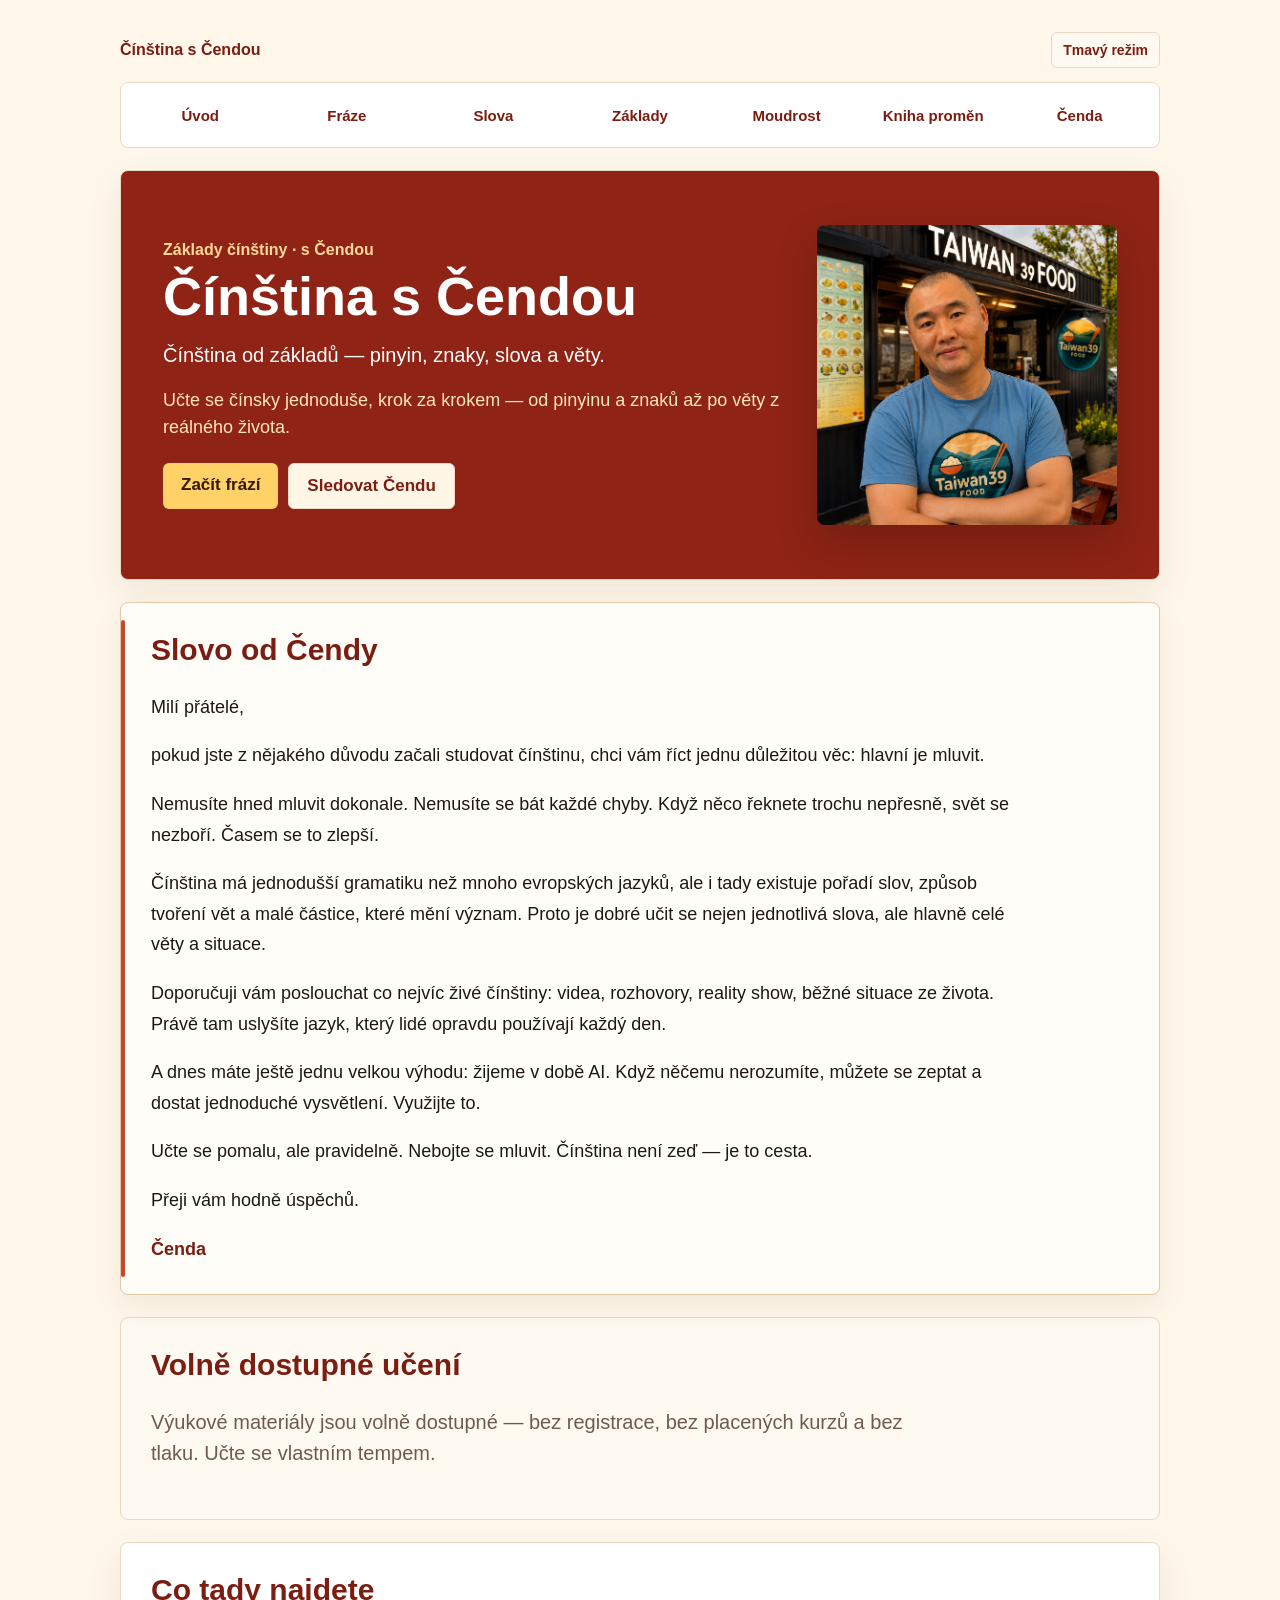
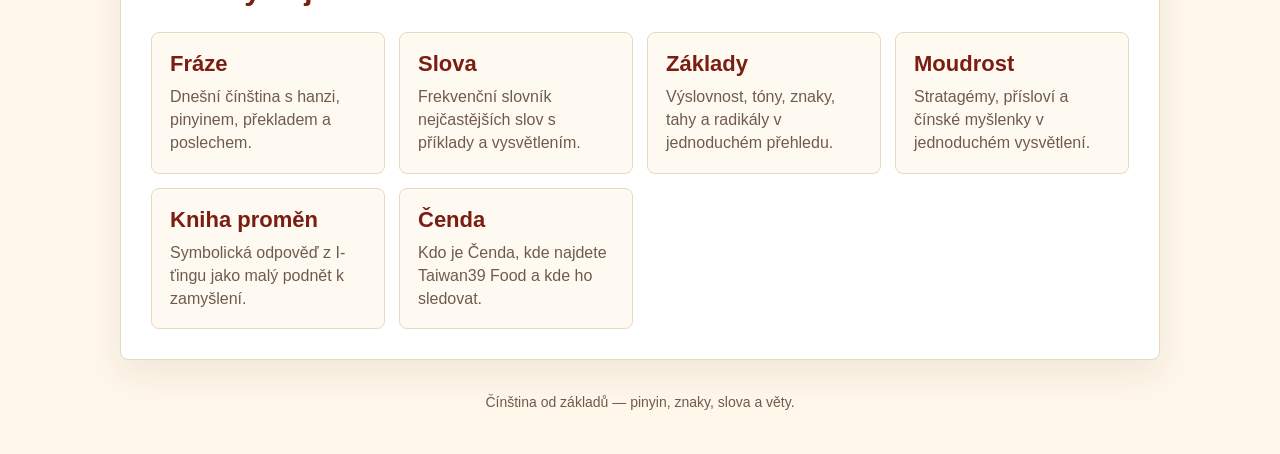
==== index.html @ 78cbe244 "Add files via upload" ====
<!doctype html>
<html>
  <head>
    <meta charset="utf-8">
    <meta name="viewport" content="width=device-width, initial-scale=1">
    <title>Čínština s Čendou</title>
    <link rel="stylesheet" href="style.css">
  </head>

  <body>
    <main>
      <div class="top-bar">
        <span class="brand-mark">Čínština s Čendou</span>
        <button id="themeButton">Tmavý režim</button>
      </div>

      <nav class="site-nav">
        <a href="index.html">Úvod</a>
        <a href="fraze.html">Fráze</a>
        <a href="slova.html">Slova</a>
        <a href="pinyin.html">Základy</a>
        <a href="mysleni.html">Moudrost</a>
        <a href="iching.html">Kniha proměn</a>
        <a href="cenda.html">Čenda</a>
      </nav>

      <section class="hero-section">
        <div class="hero-content">
          <div class="hero-copy">
            <p class="hero-kicker">Základy čínštiny · s Čendou</p>
            <h1 data-i18n="pageTitle">Čínština s Čendou</h1>
            <p data-i18n="pageIntro">Čínština od základů — pinyin, znaky, slova a věty.</p>
            <p class="hero-note" data-i18n="heroNote">Učte se čínsky jednoduše, krok za krokem — od pinyinu a znaků až po věty z reálného života.</p>
            <div class="hero-actions">
              <a class="button-link primary" href="fraze.html" data-i18n="heroPhraseButton">Začít frází</a>
              <a class="button-link secondary" href="cenda.html#socials" data-i18n="heroFollowButton">Sledovat Čendu</a>
            </div>
          </div>

          <figure class="image-slot hero-photo-placeholder">
            <img src="images/hero-cenda.png" alt="Čenda a Taiwan39 Food">
          </figure>
        </div>
      </section>

      <section class="cenda-letter">
        <h2>Slovo od Čendy</h2>
        <p>Milí přátelé,</p>
        <p>pokud jste z nějakého důvodu začali studovat čínštinu, chci vám říct jednu důležitou věc: hlavní je mluvit.</p>
        <p>Nemusíte hned mluvit dokonale. Nemusíte se bát každé chyby. Když něco řeknete trochu nepřesně, svět se nezboří. Časem se to zlepší.</p>
        <p>Čínština má jednodušší gramatiku než mnoho evropských jazyků, ale i tady existuje pořadí slov, způsob tvoření vět a malé částice, které mění význam. Proto je dobré učit se nejen jednotlivá slova, ale hlavně celé věty a situace.</p>
        <p>Doporučuji vám poslouchat co nejvíc živé čínštiny: videa, rozhovory, reality show, běžné situace ze života. Právě tam uslyšíte jazyk, který lidé opravdu používají každý den.</p>
        <p>A dnes máte ještě jednu velkou výhodu: žijeme v době AI. Když něčemu nerozumíte, můžete se zeptat a dostat jednoduché vysvětlení. Využijte to.</p>
        <p>Učte se pomalu, ale pravidelně. Nebojte se mluvit. Čínština není zeď — je to cesta.</p>
        <p>Přeji vám hodně úspěchů.</p>
        <p class="letter-signature">Čenda</p>
      </section>

      <section class="info-note">
        <h2>Volně dostupné učení</h2>
        <p>Výukové materiály jsou volně dostupné — bez registrace, bez placených kurzů a bez tlaku. Učte se vlastním tempem.</p>
      </section>

      <section>
        <h2>Co tady najdete</h2>
        <div class="section-cards">
          <a class="section-card" href="fraze.html">
            <h3>Fráze</h3>
            <p>Dnešní čínština s hanzi, pinyinem, překladem a poslechem.</p>
          </a>
          <a class="section-card" href="slova.html">
            <h3>Slova</h3>
            <p>Frekvenční slovník nejčastějších slov s příklady a vysvětlením.</p>
          </a>
          <a class="section-card" href="pinyin.html">
            <h3>Základy</h3>
            <p>Výslovnost, tóny, znaky, tahy a radikály v jednoduchém přehledu.</p>
          </a>
          <a class="section-card" href="mysleni.html">
            <h3>Moudrost</h3>
            <p>Stratagémy, přísloví a čínské myšlenky v jednoduchém vysvětlení.</p>
          </a>
          <a class="section-card" href="iching.html">
            <h3>Kniha proměn</h3>
            <p>Symbolická odpověď z I-ťingu jako malý podnět k zamyšlení.</p>
          </a>
          <a class="section-card" href="cenda.html">
            <h3>Čenda</h3>
            <p>Kdo je Čenda, kde najdete Taiwan39 Food a kde ho sledovat.</p>
          </a>
        </div>
      </section>

      <footer data-i18n="footerText">
        Čínština od základů — pinyin, znaky, slova a věty.
      </footer>
    </main>

    <script src="script.js"></script>
  </body>
</html>
---- style.css ----
body {
  background: #fff7ea;
  font-family: Arial, sans-serif;
  color: #1f1712;
  margin: 0;
  padding: 32px;
}

* {
  box-sizing: border-box;
}

html {
  scroll-behavior: smooth;
}

main {
  max-width: 1040px;
  margin: 0 auto;
}

section {
  background: white;
  border-radius: 8px;
  border: 1px solid #ead8c2;
  box-shadow: 0 14px 36px rgba(70, 38, 18, 0.08);
  padding: 30px;
  margin-bottom: 22px;
}

.top-bar {
  align-items: center;
  display: flex;
  flex-wrap: wrap;
  gap: 10px;
  justify-content: space-between;
  margin-bottom: 14px;
}

.brand-mark {
  color: #7a1d12;
  font-weight: bold;
  letter-spacing: 0;
}

.site-nav {
  background: white;
  border: 1px solid #ead8c2;
  border-radius: 8px;
  display: grid;
  gap: 8px;
  grid-template-columns: repeat(7, 1fr);
  margin-bottom: 22px;
  padding: 10px;
  position: sticky;
  top: 8px;
  z-index: 20;
}

.site-nav a {
  align-items: center;
  border-radius: 6px;
  color: #7a1d12;
  display: flex;
  font-size: 15px;
  font-weight: bold;
  justify-content: center;
  min-height: 44px;
  padding: 10px 8px;
  text-align: center;
  text-decoration: none;
}

.site-nav a:hover {
  background: #fff0d8;
}

h1,
h2 {
  color: #7a1d12;
}

h1 {
  font-size: 54px;
  line-height: 1.02;
  margin: 10px 0 14px;
}

h2 {
  font-size: 30px;
  margin-top: 0;
}

p {
  font-size: 20px;
}

.lead-text {
  font-size: 22px;
  line-height: 1.55;
  max-width: 820px;
}

.hero-section {
  background: #8f2416;
  color: white;
  padding: 54px 42px;
}

.hero-content {
  align-items: center;
  display: grid;
  gap: 30px;
  grid-template-columns: minmax(0, 1.35fr) minmax(230px, 0.65fr);
}

.hero-section h1,
.hero-section p {
  color: white;
}

.hero-section p {
  max-width: 650px;
}

.hero-note {
  color: #ffe6b8 !important;
  font-size: 18px;
  line-height: 1.5;
  margin: 8px 0 0;
}

.hero-kicker {
  color: #ffd99b !important;
  font-size: 16px;
  font-weight: bold;
  letter-spacing: 0;
  margin: 0;
}

.image-slot {
  border-radius: 8px;
  margin: 0;
  overflow: hidden;
}

.image-slot img {
  display: block;
  height: 100%;
  object-fit: cover;
  width: 100%;
}

.hero-photo-placeholder {
  aspect-ratio: 1 / 1;
  box-shadow: 0 18px 40px rgba(28, 12, 6, 0.24);
  justify-self: end;
  max-width: 300px;
  width: 100%;
}

.cenda-letter {
  background: #fffdf8;
  border-color: #e2c8a8;
  box-shadow: 0 12px 30px rgba(70, 38, 18, 0.07);
  position: relative;
}

.cenda-letter::before {
  background: #c7472d;
  border-radius: 999px;
  content: "";
  height: calc(100% - 34px);
  left: 0;
  position: absolute;
  top: 17px;
  width: 4px;
}

.cenda-letter p {
  font-size: 18px;
  line-height: 1.7;
  max-width: 860px;
}

.letter-signature {
  color: #7a1d12;
  font-weight: bold;
  margin-bottom: 0;
}

.hero-actions,
.social-links {
  display: flex;
  flex-wrap: wrap;
  gap: 10px;
  margin-top: 22px;
}

.button-link {
  border-radius: 6px;
  border: 0;
  cursor: pointer;
  display: inline-block;
  font-family: inherit;
  font-size: 17px;
  font-weight: bold;
  min-height: 44px;
  padding: 12px 18px;
  text-align: center;
  text-decoration: none;
}

.button-link.primary {
  background: #ffd166;
  color: #331a0d;
}

.button-link.secondary {
  background: #fff6e6;
  border: 1px solid #ead8c2;
  color: #7a1d12;
}

input,
textarea {
  border: 1px solid #b8c4d1;
  border-radius: 6px;
  font-family: Arial, sans-serif;
  font-size: 18px;
  padding: 11px 12px;
}

textarea {
  box-sizing: border-box;
  display: block;
  min-height: 110px;
  resize: vertical;
  width: 100%;
}

.lesson-card {
  border: 1px solid #ead8c2;
  border-radius: 8px;
  padding: 20px;
}

.lesson-card h3 {
  color: #7a1d12;
  font-size: 24px;
  margin-top: 0;
}

.chinese-text {
  font-size: 24px;
  line-height: 1.7;
}

.lesson-sentence {
  border-radius: 8px;
  cursor: pointer;
  padding: 8px 10px;
}

.lesson-sentence:hover {
  background: #fff7ea;
}

.lesson-sentence.is-reading {
  background: #ffe6a8;
}

.lesson-sentence .current-translation,
.lesson-sentence .lesson-detail {
  margin: 10px 0 0;
}

.pinyin-line {
  color: #5f6f7f;
  display: none;
  font-size: 16px;
  line-height: 1.4;
  margin: 0 0 2px;
}

.show-pinyin .pinyin-line {
  display: block;
}

.chinese-line {
  margin: 0;
}

.lesson-player {
  align-items: center;
  background: #fff4df;
  border-radius: 8px;
  display: flex;
  flex-wrap: wrap;
  gap: 8px;
  margin: 12px 0;
  padding: 10px;
  position: sticky;
  top: 8px;
  z-index: 10;
}

.lesson-player button {
  min-width: 48px;
}

.lesson-player .play-button {
  font-size: 22px;
  min-width: 60px;
}

.lesson-player label {
  align-items: center;
  color: #5f6f7f;
  display: flex;
  gap: 8px;
  margin-left: 4px;
}

.lesson-player select {
  border: 1px solid #b8c4d1;
  border-radius: 6px;
  font-size: 16px;
  padding: 8px;
}

.lesson-tools {
  align-items: center;
  display: flex;
  flex-wrap: wrap;
  gap: 8px;
  margin: 8px 0;
}

.lesson-tools label {
  align-items: center;
  color: #5f6f7f;
  display: flex;
  gap: 8px;
}

.lesson-tools select {
  border: 1px solid #b8c4d1;
  border-radius: 6px;
  font-size: 16px;
  padding: 8px;
}

.lesson-detail {
  background: #fff7ea;
  border-radius: 8px;
  margin-top: 12px;
  padding: 14px;
}

.current-translation {
  background: #fff4df;
  border-left: 4px solid #c83b24;
  border-radius: 6px;
  font-size: 18px;
  margin: 12px 0;
  padding: 10px 12px;
}

.lesson-detail h4 {
  margin: 0 0 8px;
}

.breakdown-item {
  border-top: 1px solid #ead8c2;
  padding: 10px 0;
}

.breakdown-item:first-child {
  border-top: none;
}

.breakdown-item strong {
  color: #7a1d12;
  display: inline-block;
  font-size: 22px;
  margin-right: 8px;
}

.breakdown-item span {
  color: #5f6f7f;
  font-size: 15px;
}

.breakdown-item p {
  font-size: 18px;
  margin: 4px 0;
}

.breakdown-item small {
  color: #5f6f7f;
  display: block;
  font-size: 14px;
}

.stratagem-list {
  display: grid;
  gap: 12px;
}

.stratagem-card {
  border: 1px solid #ead8c2;
  border-radius: 8px;
  padding: 14px;
}

.stratagem-header {
  align-items: center;
  display: grid;
  gap: 10px;
  grid-template-columns: auto 1fr;
}

.stratagem-number {
  background: #c83b24;
  border-radius: 999px;
  color: white;
  display: inline-grid;
  font-weight: bold;
  height: 34px;
  place-items: center;
  width: 34px;
}

.stratagem-card h3 {
  color: #7a1d12;
  font-size: 26px;
  margin: 0;
}

.stratagem-card p {
  font-size: 17px;
  margin: 8px 0 0;
}

.stratagem-pinyin {
  color: #5f6f7f;
  font-size: 15px !important;
  margin: 2px 0 0 !important;
}

.stratagem-listen {
  white-space: nowrap;
}

.stratagem-actions {
  display: flex;
  flex-wrap: wrap;
  gap: 6px;
  grid-column: 1 / -1;
  justify-content: flex-start;
}

.stratagem-actions button {
  font-size: 16px;
  margin: 0;
  padding: 10px 12px;
  white-space: nowrap;
}

.stratagem-details {
  background: #fff7ea;
  border-radius: 8px;
  margin-top: 12px;
  padding: 12px;
}

.stratagem-details h4 {
  margin: 0 0 8px;
}

.stratagem-characters {
  display: grid;
  gap: 8px;
  grid-template-columns: repeat(auto-fit, minmax(130px, 1fr));
  margin-bottom: 14px;
}

.stratagem-character {
  background: white;
  border: 1px solid #ead8c2;
  border-radius: 8px;
  padding: 10px;
}

.stratagem-character strong {
  color: #7a1d12;
  display: block;
  font-size: 28px;
}

.stratagem-character span {
  color: #5f6f7f;
  display: block;
  font-size: 14px;
  margin-top: 2px;
}

.stratagem-character p {
  font-size: 15px;
  margin: 6px 0 0;
}

.stratagem-examples {
  list-style: none;
  margin: 0;
  padding: 0;
}

.stratagem-examples li {
  background: white;
  font-size: 16px;
  margin: 8px 0;
}

.joke-list {
  display: grid;
  gap: 12px;
}

.joke-card {
  border: 1px solid #ead8c2;
  border-radius: 8px;
  padding: 14px;
}

.joke-header {
  align-items: start;
  display: grid;
  gap: 10px;
  grid-template-columns: auto 1fr;
}

.joke-number {
  background: #c83b24;
  border-radius: 999px;
  color: white;
  display: inline-grid;
  font-weight: bold;
  height: 34px;
  place-items: center;
  width: 34px;
}

.joke-card h3 {
  color: #7a1d12;
  font-size: 22px;
  line-height: 1.45;
  margin: 0;
}

.joke-card p {
  font-size: 17px;
  line-height: 1.5;
  margin: 8px 0 0;
}

.joke-pinyin {
  color: #5f6f7f;
  font-size: 15px !important;
  line-height: 1.45;
  margin: 6px 0 0 !important;
}

.joke-actions {
  display: flex;
  flex-wrap: wrap;
  gap: 6px;
  grid-column: 1 / -1;
  justify-content: flex-start;
}

.joke-actions button {
  font-size: 16px;
  margin: 0;
  padding: 10px 12px;
  white-space: nowrap;
}

.joke-details {
  background: #fff7ea;
  border-radius: 8px;
  margin-top: 12px;
  padding: 12px;
}

.joke-details h4 {
  margin: 0 0 8px;
}

.hidden {
  display: none;
}

button {
  background: #c83b24;
  color: white;
  border: none;
  padding: 12px 18px;
  font-size: 18px;
  border-radius: 6px;
  cursor: pointer;
  margin: 4px;
  min-height: 44px;
}

#themeButton {
  background: #fffaf1;
  border: 1px solid #ead8c2;
  color: #7a1d12;
  font-size: 14px;
  font-weight: bold;
  margin: 0;
  min-height: 36px;
  padding: 7px 11px;
}

button:hover {
  background: #9f2c1b;
}

#themeButton:hover {
  background: #fff0d8;
}

button.active {
  background: #7a1d12;
}

ul {
  padding-left: 0;
  list-style: none;
}

li {
  border: 1px solid #d8e1ea;
  border-radius: 8px;
  padding: 14px;
  margin: 10px 0;
  font-size: 20px;
}

.hint {
  color: #6f5b4e;
  font-size: 16px;
}

footer {
  color: #6f5b4e;
  font-size: 14px;
  text-align: center;
  padding: 12px 0;
}

.quiet-section {
  background: #fffaf1;
}

.info-note {
  background: #fffaf1;
  box-shadow: none;
}

.info-note p {
  color: #6f5b4e;
  line-height: 1.55;
  max-width: 760px;
}

.public-info-grid {
  background: transparent;
  border: none;
  box-shadow: none;
  display: grid;
  gap: 18px;
  grid-template-columns: repeat(2, minmax(0, 1fr));
  padding: 0;
}

.public-info-grid article,
.social-section {
  background: white;
  border: 1px solid #ead8c2;
  border-radius: 8px;
  box-shadow: 0 14px 36px rgba(70, 38, 18, 0.08);
  padding: 30px;
}

.public-info-grid p {
  line-height: 1.55;
}

.social-section {
  background: #fffaf1;
}

.section-cards {
  display: grid;
  gap: 14px;
  grid-template-columns: repeat(auto-fit, minmax(190px, 1fr));
}

.section-card {
  background: #fffaf1;
  border: 1px solid #ead8c2;
  border-radius: 8px;
  color: #1f1712;
  display: block;
  padding: 18px;
  text-decoration: none;
}

.section-card:hover {
  background: #fff0d8;
}

.section-card h3 {
  color: #7a1d12;
  font-size: 22px;
  margin: 0 0 8px;
}

.section-card p {
  color: #6f5b4e;
  font-size: 16px;
  line-height: 1.45;
  margin: 0;
}

.frequency-list {
  border: 1px solid #ead8c2;
  border-radius: 8px;
  overflow: hidden;
}

.dictionary-search,
.stroke-section {
  background: #fffaf1;
  border: 1px solid #ead8c2;
  border-radius: 8px;
  margin-bottom: 16px;
  padding: 16px;
}

.dictionary-search h3 {
  color: #7a1d12;
  font-size: 22px;
  margin: 0 0 8px;
}

.dictionary-search input,
.stroke-controls input {
  width: 100%;
}

.word-entry {
  background: #fffaf1;
  border-top: 1px solid #ead8c2;
}

.word-entry:first-child {
  border-top: 0;
}

.word-summary {
  align-items: center;
  cursor: pointer;
  display: grid;
  gap: 10px;
  grid-template-columns: 42px 54px minmax(80px, 0.8fr) minmax(150px, 1.15fr) minmax(130px, 1fr);
  list-style: none;
  min-height: 54px;
  padding: 10px 14px;
}

.word-summary::-webkit-details-marker {
  display: none;
}

.word-summary::after {
  color: #c83b24;
  content: "Detail";
  font-size: 13px;
  font-weight: bold;
  justify-self: end;
}

.word-entry[open] .word-summary {
  background: #fff0d8;
}

.word-rank {
  color: #8a6d56;
  font-weight: bold;
}

.word-hanzi {
  color: #7a1d12;
  font-size: 28px;
  font-weight: bold;
  line-height: 1;
}

.word-pinyin {
  color: #5f6f7f;
  font-weight: bold;
}

.word-cz,
.word-en {
  color: #4f3e33;
  font-size: 15px;
  line-height: 1.35;
}

.word-detail {
  border-top: 1px solid #ead8c2;
  display: grid;
  gap: 10px;
  padding: 14px;
}

.stroke-button {
  justify-self: start;
  margin: 0;
}

.word-example {
  background: white;
  border: 1px solid #ead8c2;
  border-radius: 8px;
  padding: 12px;
}

.word-example p {
  font-size: 16px;
  line-height: 1.45;
  margin: 6px 0 0;
}

.word-example p:first-child {
  margin-top: 0;
}

.example-chinese {
  color: #7a1d12;
  font-size: 24px !important;
  font-weight: bold;
}

.example-pinyin {
  color: #5f6f7f;
}

.sentence-breakdown {
  background: #fff7ea;
  border-radius: 8px;
  display: grid;
  gap: 4px;
  margin-top: 10px;
  padding: 10px;
}

.sentence-breakdown strong {
  color: #7a1d12;
  font-size: 15px;
  margin-bottom: 2px;
}

.sentence-breakdown span {
  color: #4f3e33;
  font-size: 15px;
  line-height: 1.35;
}

.stroke-controls {
  align-items: center;
  display: grid;
  gap: 10px;
  grid-template-columns: minmax(0, 1fr) auto;
  max-width: 560px;
}

.stroke-controls button {
  margin: 0;
  white-space: nowrap;
}

.stroke-target {
  align-items: center;
  background: white;
  border: 1px solid #ead8c2;
  border-radius: 8px;
  display: flex;
  justify-content: center;
  margin-top: 14px;
  min-height: 280px;
  max-width: 320px;
  padding: 12px;
}

.tone-grid,
.syllable-parts {
  display: grid;
  gap: 12px;
}

.tone-grid {
  grid-template-columns: repeat(auto-fit, minmax(170px, 1fr));
}

.syllable-parts {
  grid-template-columns: repeat(3, minmax(0, 1fr));
}

.tone-card,
.syllable-parts article {
  background: #fffaf1;
  border: 1px solid #ead8c2;
  border-radius: 8px;
  padding: 14px;
}

.tone-card strong,
.syllable-parts strong {
  color: #7a1d12;
  display: block;
  font-size: 17px;
}

.tone-card span,
.pinyin-row span {
  color: #c83b24;
  display: block;
  font-size: 28px;
  font-weight: bold;
  margin: 8px 0;
}

.tone-card p,
.syllable-parts p {
  color: #6f5b4e;
  font-size: 16px;
  line-height: 1.45;
  margin: 0;
}

.pinyin-table {
  border: 1px solid #ead8c2;
  border-radius: 8px;
  overflow: hidden;
}

.pinyin-row {
  align-items: start;
  background: #fffaf1;
  border-top: 1px solid #ead8c2;
  display: grid;
  gap: 12px;
  grid-template-columns: 86px 1fr;
  padding: 10px 12px;
}

.pinyin-row:first-child {
  border-top: 0;
}

.pinyin-row strong {
  color: #7a1d12;
  font-size: 16px;
}

.pinyin-row span {
  color: #4f3e33;
  font-size: 15px;
  font-weight: normal;
  line-height: 1.5;
  margin: 0;
}

.basics-table {
  border: 1px solid #ead8c2;
  border-radius: 8px;
  overflow-x: auto;
}

.basics-row {
  align-items: center;
  background: #fffaf1;
  border-top: 1px solid #ead8c2;
  display: grid;
  gap: 12px;
  grid-template-columns: 94px 120px 120px minmax(180px, 1fr) minmax(180px, 1fr);
  min-width: 780px;
  padding: 11px 12px;
}

.basics-row:first-child,
.radical-table tbody tr:first-child td {
  border-top: 0;
}

.basics-head {
  background: #fff0d8;
}

.basics-row strong {
  color: #7a1d12;
  font-size: 17px;
}

.basics-row span {
  color: #4f3e33;
  font-size: 15px;
  line-height: 1.4;
}

.stroke-sample {
  align-items: center;
  background: white;
  border: 1px solid #ead8c2;
  border-radius: 8px;
  color: #7a1d12 !important;
  display: inline-flex;
  font-size: 34px !important;
  font-weight: bold;
  justify-content: center;
  min-height: 58px;
}

.table-scroll {
  border: 1px solid #ead8c2;
  border-radius: 8px;
  overflow-x: auto;
}

.radical-explainer-grid,
.character-examples,
.word-building-grid {
  display: grid;
  gap: 14px;
  grid-template-columns: repeat(2, minmax(0, 1fr));
  margin: 18px 0;
}

.word-building-grid {
  grid-template-columns: repeat(3, minmax(0, 1fr));
}

.mini-info-card,
.character-example-card,
.notice-box {
  background: #fffaf1;
  border: 1px solid #ead8c2;
  border-radius: 8px;
  padding: 18px;
}

.mini-info-card h3,
.character-example-card h3 {
  color: #7a1d12;
  font-size: 22px;
  margin: 0 0 10px;
}

.mini-info-card p,
.character-example-card p,
.notice-box p {
  font-size: 17px;
  line-height: 1.55;
}

.formula-list {
  display: grid;
  gap: 8px;
  margin-top: 14px;
}

.formula-list span {
  background: white;
  border: 1px solid #ead8c2;
  border-radius: 6px;
  color: #4f3e33;
  font-size: 16px;
  line-height: 1.35;
  padding: 9px 10px;
}

.radical-table {
  border-collapse: collapse;
  min-width: 980px;
  width: 100%;
}

.radical-table th,
.radical-table td {
  border-top: 1px solid #ead8c2;
  color: #4f3e33;
  font-size: 15px;
  line-height: 1.4;
  padding: 10px 12px;
  text-align: left;
  vertical-align: top;
}

.radical-table th {
  background: #fff0d8;
  color: #7a1d12;
  font-size: 14px;
  font-weight: bold;
}

.radical-table td:first-child,
.radical-table td:nth-child(2),
.radical-table td:nth-child(6) {
  color: #7a1d12;
  font-size: 22px;
  font-weight: bold;
  white-space: nowrap;
}

.quick-radical-table {
  min-width: 760px;
}

.quick-radical-table td:nth-child(2) {
  color: #4f3e33;
  font-size: 15px;
  font-weight: normal;
  white-space: normal;
}

.quick-radical-table td:nth-child(3) {
  color: #7a1d12;
  font-size: 20px;
  font-weight: bold;
  white-space: nowrap;
}

.word-structure-table {
  min-width: 860px;
}

.word-structure-table td:nth-child(2) {
  color: #7a1d12;
  font-size: 22px;
  font-weight: bold;
  white-space: nowrap;
}

.word-structure-table td:nth-child(3) {
  color: #7a1d12;
  font-size: 16px;
  font-weight: bold;
  white-space: nowrap;
}

.word-breakdown-card {
  margin-top: 18px;
}

.word-meaning-table {
  margin: 16px 0;
  min-width: 720px;
}

.word-meaning-table td:first-child {
  color: #7a1d12;
  font-size: 22px;
  font-weight: bold;
  white-space: nowrap;
}

.word-meaning-table td:nth-child(2) {
  color: #4f3e33;
  font-size: 15px;
  font-weight: normal;
  white-space: nowrap;
}

.grammar-table {
  min-width: 920px;
}

.grammar-table td:first-child,
.grammar-table td:nth-child(4),
.grammar-table td:nth-child(6),
.compact-grammar-table td:nth-child(2) {
  color: #4f3e33;
  font-size: 15px;
  font-weight: normal;
  white-space: normal;
}

.grammar-table td:nth-child(2),
.grammar-table td:nth-child(5),
.compact-grammar-table td:first-child,
.compact-grammar-table td:nth-child(3) {
  color: #7a1d12;
  font-size: 20px;
  font-weight: bold;
  white-space: nowrap;
}

.grammar-table td:nth-child(3) {
  color: #7a1d12;
  font-weight: bold;
  white-space: nowrap;
}

.grammar-grid {
  display: grid;
  gap: 14px;
  grid-template-columns: repeat(2, minmax(0, 1fr));
  margin: 18px 0;
}

.sentence-mini-list {
  display: grid;
  gap: 10px;
  margin-top: 12px;
}

.sentence-mini-list p {
  background: white;
  border: 1px solid #ead8c2;
  border-radius: 6px;
  font-size: 16px;
  line-height: 1.45;
  margin: 0;
  padding: 10px 12px;
}

.compact-grammar-table {
  min-width: 620px;
}

.compact-grammar-table td {
  font-size: 15px;
}

.rule-list li {
  background: white;
  font-size: 17px;
}

.character-formula {
  background: #fff4df;
  border: 1px solid #ead8c2;
  border-radius: 8px;
  color: #7a1d12;
  display: inline-block;
  font-size: 34px;
  font-weight: bold;
  margin: 0 0 12px;
  padding: 12px 16px;
}

.example-line {
  background: #fff4df;
  border: 1px solid #ead8c2;
  border-radius: 8px;
  display: inline-block;
  margin: 18px 0 0;
  padding: 12px 14px;
}

.address-block {
  background: #fff4df;
  border: 1px solid #ead8c2;
  border-radius: 8px;
  display: grid;
  gap: 6px;
  margin: 18px 0 0;
  padding: 16px;
}

.address-block strong {
  color: #7a1d12;
  font-size: 17px;
  margin-bottom: 2px;
}

.address-block span {
  color: #4f3e33;
  font-size: 16px;
  line-height: 1.35;
}

.map-link {
  justify-self: start;
  margin-top: 8px;
}

.hashtag-line {
  color: #7a1d12;
  font-size: 15px;
  font-weight: bold;
  line-height: 1.5;
  margin: 10px 0 0;
}

.profile-intro {
  align-items: start;
  display: grid;
  gap: 18px;
  grid-template-columns: minmax(0, 1fr) minmax(160px, 0.42fr);
}

.profile-intro p {
  margin-top: 0;
}

.profile-photo-placeholder {
  aspect-ratio: 4 / 5;
  box-shadow: 0 14px 28px rgba(70, 38, 18, 0.12);
  justify-self: end;
  max-width: 210px;
  width: 100%;
}

.oracle-section {
  background: #fffaf1;
}

.oracle-layout {
  display: grid;
  gap: 22px;
  grid-template-columns: minmax(0, 1.45fr) minmax(240px, 0.55fr);
}

.oracle-panel h1 {
  max-width: 720px;
}

.oracle-form {
  display: grid;
  gap: 8px;
  margin: 24px 0 16px;
}

.oracle-form span {
  color: #7a1d12;
  font-weight: bold;
}

.oracle-form textarea {
  min-height: 120px;
  resize: vertical;
}

.oracle-warning {
  color: #6f5b4e;
  font-size: 15px;
  line-height: 1.5;
  margin: 14px 0 0;
}

.oracle-image-slot {
  aspect-ratio: 16 / 9;
  align-self: center;
  box-shadow: 0 14px 32px rgba(70, 38, 18, 0.14);
  width: 100%;
}

.oracle-result {
  background: white;
  border: 1px solid #ead8c2;
  border-radius: 8px;
  margin-top: 22px;
  padding: 24px;
}

.oracle-result .question-line {
  color: #6f5b4e;
  font-size: 15px;
  line-height: 1.45;
  margin: 0 0 14px;
}

.oracle-result h2 {
  align-items: center;
  display: flex;
  flex-wrap: wrap;
  gap: 10px;
  margin-bottom: 14px;
}

.hexagram-symbol {
  background: #fff4df;
  border: 1px solid #ead8c2;
  border-radius: 8px;
  color: #7a1d12;
  display: inline-grid;
  font-size: 34px;
  height: 58px;
  place-items: center;
  width: 58px;
}

.oracle-result p {
  line-height: 1.55;
}

.oracle-chance-line {
  color: #7a1d12;
  font-size: 17px;
  font-weight: bold;
  margin-bottom: 0;
}

body.dark {
  background: #1f2933;
  color: #f4f7fb;
}

body.dark section {
  background: #2f3a46;
  border-color: #596879;
}

body.dark .site-nav {
  background: #2f3a46;
}

body.dark .site-nav a {
  color: #9cc9ff;
}

body.dark .site-nav a:hover {
  background: #24303b;
}

body.dark h1,
body.dark h2 {
  color: #9cc9ff;
}

body.dark .brand-mark {
  color: #ffd166;
}

body.dark .hero-section {
  background: #7a1d12;
}

body.dark #themeButton {
  background: #24303b;
  border-color: #596879;
  color: #ffd166;
}

body.dark #themeButton:hover {
  background: #1f2933;
}

body.dark .button-link.secondary {
  background: #24303b;
  border-color: #596879;
  color: #ffd166;
}

body.dark input,
body.dark textarea,
body.dark .top-bar select {
  background: #1f2933;
  color: #f4f7fb;
  border-color: #596879;
}

body.dark li {
  border-color: #596879;
}

body.dark .lesson-card {
  border-color: #596879;
}

body.dark .quiet-section,
body.dark .info-note,
body.dark .cenda-letter,
body.dark .social-section,
body.dark .public-info-grid article,
body.dark .section-card {
  background: #2f3a46;
  border-color: #596879;
}

body.dark .cenda-letter::before {
  background: #ffd166;
}

body.dark .letter-signature {
  color: #ffd166;
}

body.dark .section-card h3,
body.dark .word-hanzi,
body.dark .example-chinese,
body.dark .sentence-breakdown strong,
body.dark .tone-card strong,
body.dark .pinyin-row strong,
body.dark .syllable-parts strong,
body.dark .address-block strong {
  color: #9cc9ff;
}

body.dark .section-card p,
body.dark .word-cz,
body.dark .word-en,
body.dark .word-example p,
body.dark .sentence-breakdown span,
body.dark .tone-card p,
body.dark .syllable-parts p {
  color: #c6d3df;
}

body.dark .frequency-list,
body.dark .word-entry,
body.dark .word-detail,
body.dark .word-example,
body.dark .dictionary-search,
body.dark .stroke-section,
body.dark .stroke-target {
  border-color: #596879;
}

body.dark .word-entry,
body.dark .dictionary-search,
body.dark .stroke-section {
  background: #2f3a46;
}

body.dark .word-entry[open] .word-summary,
body.dark .word-example,
body.dark .sentence-breakdown,
body.dark .stroke-target {
  background: #24303b;
}

body.dark .word-rank,
body.dark .word-pinyin,
body.dark .example-pinyin {
  color: #c6d3df;
}

body.dark .word-summary::after {
  color: #ffd166;
}

body.dark .tone-card,
body.dark .syllable-parts article,
body.dark .example-line {
  background: #24303b;
  border-color: #596879;
}

body.dark .tone-card span,
body.dark .pinyin-row span {
  color: #ffd166;
}

body.dark .pinyin-table,
body.dark .pinyin-row,
body.dark .basics-table,
body.dark .basics-row,
body.dark .table-scroll,
body.dark .mini-info-card,
body.dark .character-example-card,
body.dark .notice-box,
body.dark .formula-list span,
body.dark .radical-table th,
body.dark .radical-table td,
body.dark .stroke-sample,
body.dark .character-formula {
  border-color: #596879;
}

body.dark .pinyin-row,
body.dark .basics-row,
body.dark .stroke-sample,
body.dark .mini-info-card,
body.dark .character-example-card,
body.dark .notice-box,
body.dark .rule-list li,
body.dark .character-formula {
  background: #24303b;
}

body.dark .basics-head,
body.dark .radical-table th {
  background: #2f3d4b;
}

body.dark .basics-row strong,
body.dark .mini-info-card h3,
body.dark .character-example-card h3,
body.dark .stroke-sample,
body.dark .radical-table th,
body.dark .radical-table td:first-child,
body.dark .radical-table td:nth-child(2),
body.dark .radical-table td:nth-child(6),
body.dark .quick-radical-table td:nth-child(3),
body.dark .word-meaning-table td:first-child,
body.dark .word-structure-table td:nth-child(2),
body.dark .word-structure-table td:nth-child(3),
body.dark .grammar-table td:nth-child(2),
body.dark .grammar-table td:nth-child(3),
body.dark .grammar-table td:nth-child(5),
body.dark .compact-grammar-table td:first-child,
body.dark .compact-grammar-table td:nth-child(3),
body.dark .character-formula {
  color: #9cc9ff;
}

body.dark .basics-row span,
body.dark .mini-info-card p,
body.dark .character-example-card p,
body.dark .notice-box p,
body.dark .formula-list span,
body.dark .quick-radical-table td:nth-child(2),
body.dark .word-meaning-table td:nth-child(2),
body.dark .grammar-table td:first-child,
body.dark .grammar-table td:nth-child(4),
body.dark .grammar-table td:nth-child(6),
body.dark .compact-grammar-table td:nth-child(2),
body.dark .radical-table td {
  color: #c6d3df;
}

body.dark .sentence-mini-list p {
  background: #24303b;
  border-color: #596879;
}

body.dark .address-block {
  background: #24303b;
  border-color: #596879;
}

body.dark .address-block span {
  color: #c6d3df;
}

body.dark .stratagem-card,
body.dark .joke-card {
  border-color: #596879;
}

body.dark .lesson-card h3 {
  color: #9cc9ff;
}

body.dark .stratagem-card h3,
body.dark .joke-card h3 {
  color: #9cc9ff;
}

body.dark .lesson-detail {
  background: #24303b;
}

body.dark .stratagem-details,
body.dark .joke-details {
  background: #24303b;
}

body.dark .stratagem-character,
body.dark .stratagem-examples li {
  background: #2f3a46;
  border-color: #596879;
}

body.dark .stratagem-character strong {
  color: #9cc9ff;
}

body.dark .stratagem-character span {
  color: #c6d3df;
}

body.dark .lesson-player {
  background: #24303b;
}

body.dark .lesson-player label {
  color: #c6d3df;
}

body.dark .lesson-player select {
  background: #1f2933;
  color: #f4f7fb;
  border-color: #596879;
}

body.dark .lesson-tools label {
  color: #c6d3df;
}

body.dark .lesson-tools select {
  background: #1f2933;
  color: #f4f7fb;
  border-color: #596879;
}

body.dark .current-translation {
  background: #24303b;
  border-left-color: #9cc9ff;
}

body.dark .lesson-sentence.is-reading {
  background: #4a3f1b;
}

body.dark .lesson-sentence:hover {
  background: #24303b;
}

body.dark .pinyin-line {
  color: #c6d3df;
}

body.dark .stratagem-pinyin,
body.dark .joke-pinyin {
  color: #c6d3df;
}

body.dark .breakdown-item {
  border-top-color: #596879;
}

body.dark .breakdown-item strong {
  color: #9cc9ff;
}

body.dark .breakdown-item span,
body.dark .breakdown-item small {
  color: #c6d3df;
}

body.dark footer,
body.dark .hint {
  color: #c6d3df;
}

body.dark .hashtag-line {
  color: #ffd166;
}

body.dark .oracle-section,
body.dark .oracle-result {
  background: #2f3a46;
  border-color: #596879;
}

body.dark .oracle-warning,
body.dark .oracle-result .question-line {
  color: #c6d3df;
}

body.dark .hexagram-symbol {
  background: #24303b;
  border-color: #596879;
  color: #ffd166;
}

body.dark .oracle-chance-line {
  color: #ffd166;
}

@media (max-width: 640px) {
  body {
    padding: 12px;
  }

  main {
    max-width: none;
  }

  h1 {
    font-size: 34px;
    line-height: 1.08;
  }

  h2 {
    font-size: 25px;
  }

  p {
    font-size: 17px;
    line-height: 1.55;
  }

  .top-bar {
    align-items: center;
  }

  .top-bar button {
    margin: 0;
  }

  #themeButton {
    font-size: 13px;
    min-height: 34px;
    padding: 6px 10px;
  }

  section,
  .hero-section,
  .public-info-grid article,
  .social-section {
    padding: 18px;
  }

  .site-nav {
    gap: 6px;
    grid-template-columns: repeat(2, 1fr);
    padding: 8px;
    position: static;
  }

  .site-nav a {
    font-size: 14px;
    line-height: 1.15;
    min-height: 46px;
    padding: 9px 6px;
  }

  .public-info-grid,
  .section-cards,
  .hero-content,
  .profile-intro,
  .radical-explainer-grid,
  .character-examples,
  .word-building-grid,
  .grammar-grid,
  .syllable-parts,
  .oracle-layout {
    grid-template-columns: 1fr;
  }

  .hero-section {
    padding-top: 24px;
  }

  .hero-note {
    font-size: 16px;
  }

  .hero-actions,
  .social-links {
    display: grid;
    grid-template-columns: 1fr;
  }

  .button-link {
    width: 100%;
  }

  .hero-photo-placeholder {
    aspect-ratio: 4 / 5;
    justify-self: center;
    max-width: 260px;
  }

  .profile-photo-placeholder {
    justify-self: center;
    max-width: 220px;
  }

  .public-info-grid {
    padding: 0;
  }

  .word-summary {
    align-items: start;
    grid-template-columns: 34px 44px 1fr;
  }

  .word-cz,
  .word-en {
    grid-column: 3 / -1;
  }

  .word-summary::after {
    grid-column: 3 / -1;
    justify-self: start;
  }

  .stroke-controls {
    grid-template-columns: 1fr;
  }

  .stroke-controls button {
    width: 100%;
  }

  .stroke-target {
    max-width: 100%;
    min-height: 240px;
  }

  .pinyin-row {
    grid-template-columns: 1fr;
    gap: 5px;
  }

  .basics-row {
    align-items: center;
    gap: 10px;
    grid-template-columns: 94px 120px 120px minmax(180px, 1fr) minmax(180px, 1fr);
  }

  .lesson-card {
    padding: 14px;
  }

  .lesson-card h3 {
    font-size: 21px;
  }

  .chinese-text {
    font-size: 22px;
    line-height: 1.65;
  }

  .lesson-player {
    align-items: stretch;
    position: static;
  }

  .lesson-player button {
    flex: 1 1 44px;
  }

  .lesson-player label,
  .lesson-tools label {
    flex: 1 1 100%;
    margin-left: 0;
  }

  .lesson-player select,
  .lesson-tools select {
    flex: 1;
    min-width: 0;
  }

  .lesson-tools button,
  .lesson-tools .button-link {
    flex: 1 1 100%;
  }

  .stratagem-header,
  .joke-header {
    grid-template-columns: auto 1fr;
  }

  .stratagem-card,
  .joke-card {
    padding: 12px;
  }

  .stratagem-card h3,
  .joke-card h3 {
    font-size: 21px;
    line-height: 1.35;
    overflow-wrap: anywhere;
  }

  .joke-card p,
  .stratagem-card p {
    font-size: 16px;
  }

  .stratagem-actions,
  .joke-actions {
    display: grid;
    grid-template-columns: repeat(2, minmax(0, 1fr));
  }

  .stratagem-actions button,
  .joke-actions button {
    font-size: 15px;
    margin: 0;
    padding: 10px 8px;
    white-space: normal;
    width: 100%;
  }

  .stratagem-characters {
    grid-template-columns: 1fr;
  }

  .oracle-form textarea {
    min-height: 140px;
  }

  .oracle-image-slot {
    aspect-ratio: 16 / 9;
    max-width: 420px;
    justify-self: center;
  }

  .oracle-result {
    padding: 18px;
  }

  .oracle-result h2 {
    align-items: flex-start;
    flex-direction: column;
    font-size: 24px;
  }
}

@media (max-width: 380px) {
  body {
    padding: 10px;
  }

  h1 {
    font-size: 30px;
  }

  section,
  .hero-section,
  .public-info-grid article,
  .social-section {
    padding: 15px;
  }

  .site-nav a {
    font-size: 13px;
  }

  .stratagem-actions,
  .joke-actions {
    grid-template-columns: 1fr;
  }
}
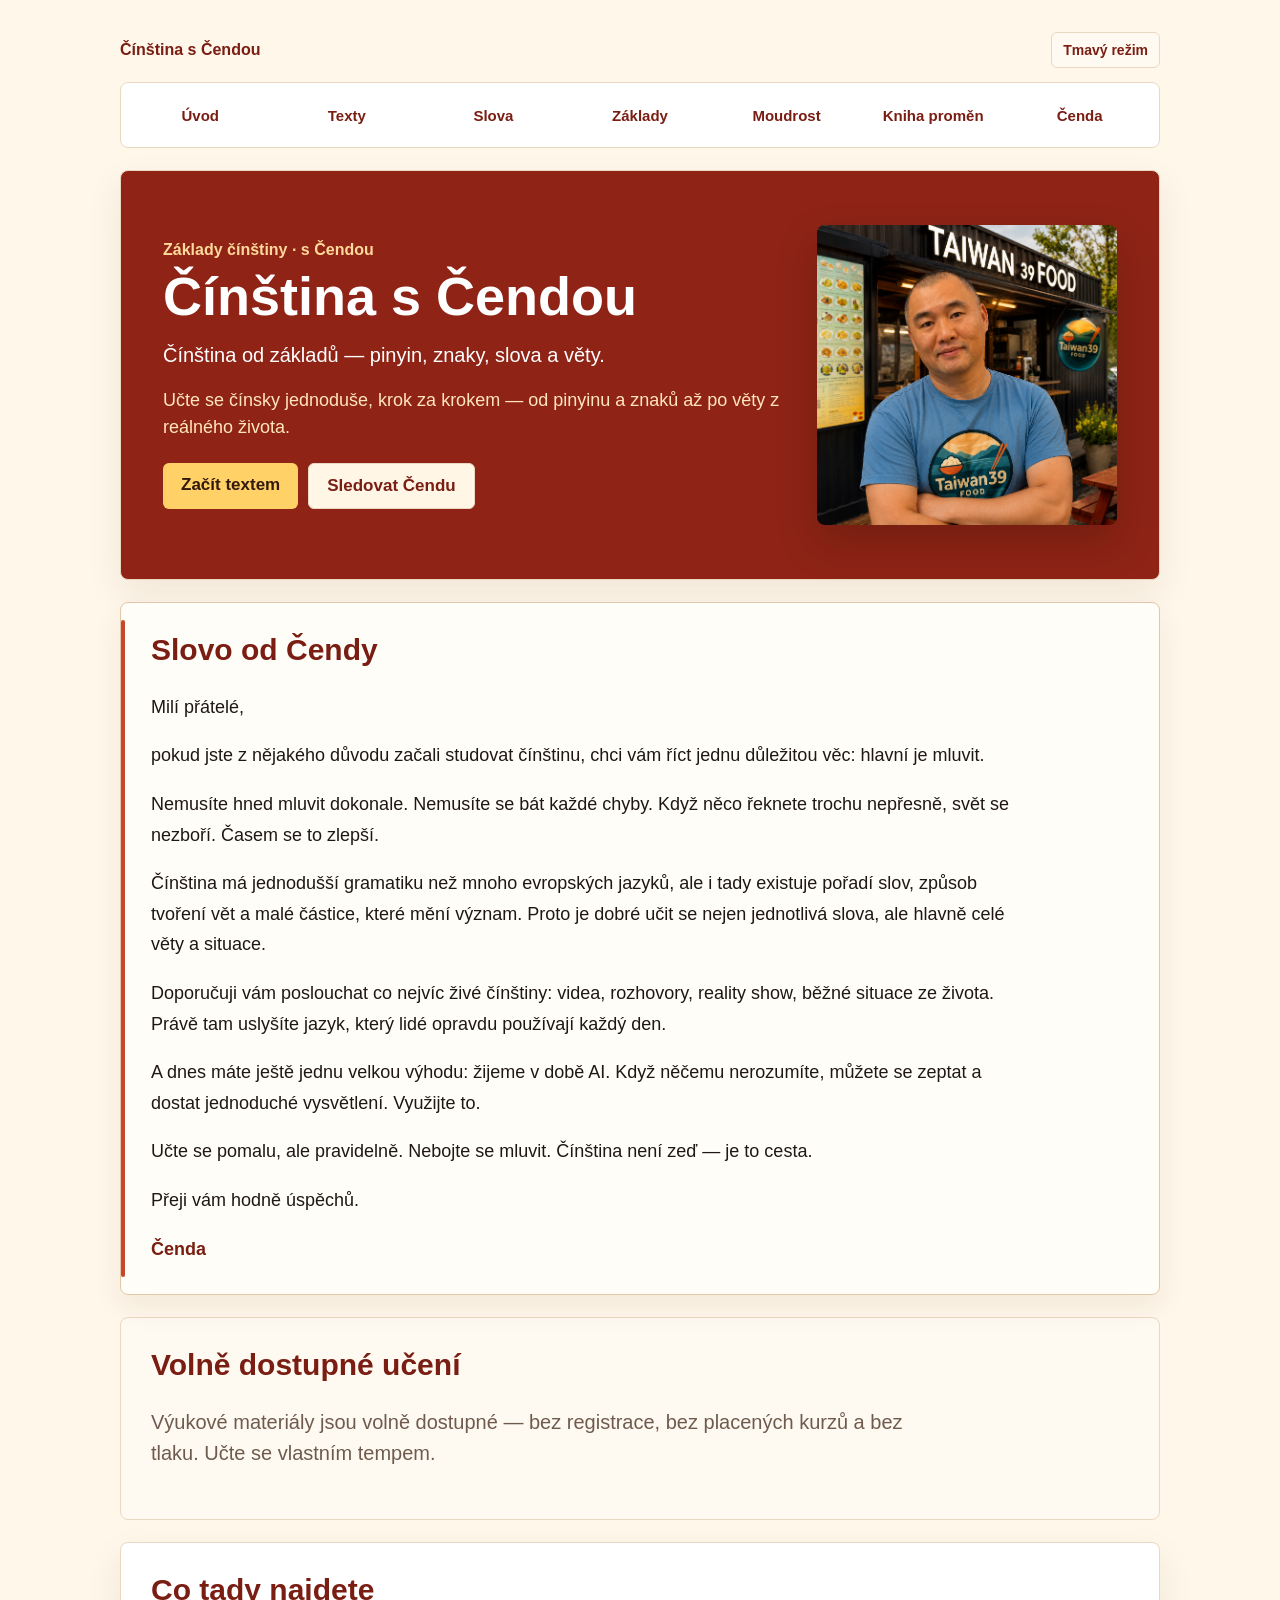
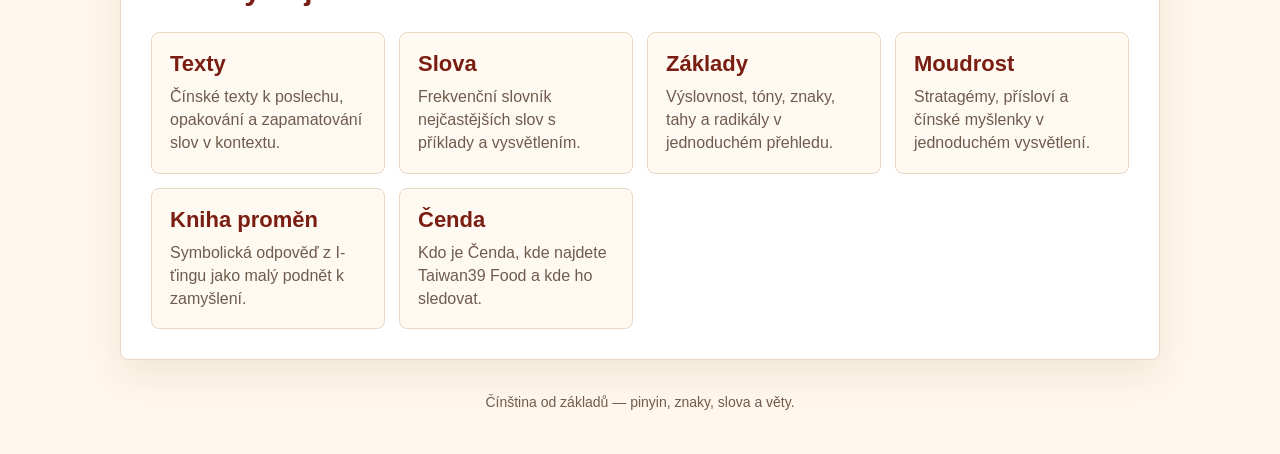
==== commit 9b799730: "Add files via upload" ====
--- a/index.html
+++ b/index.html
@@ -16,7 +16,7 @@
 
       <nav class="site-nav">
         <a href="index.html">Úvod</a>
-        <a href="fraze.html">Fráze</a>
+        <a href="fraze.html">Texty</a>
         <a href="slova.html">Slova</a>
         <a href="pinyin.html">Základy</a>
         <a href="mysleni.html">Moudrost</a>
@@ -32,7 +32,7 @@
             <p data-i18n="pageIntro">Čínština od základů — pinyin, znaky, slova a věty.</p>
             <p class="hero-note" data-i18n="heroNote">Učte se čínsky jednoduše, krok za krokem — od pinyinu a znaků až po věty z reálného života.</p>
             <div class="hero-actions">
-              <a class="button-link primary" href="fraze.html" data-i18n="heroPhraseButton">Začít frází</a>
+              <a class="button-link primary" href="fraze.html" data-i18n="heroPhraseButton">Začít textem</a>
               <a class="button-link secondary" href="cenda.html#socials" data-i18n="heroFollowButton">Sledovat Čendu</a>
             </div>
           </div>
@@ -65,8 +65,8 @@
         <h2>Co tady najdete</h2>
         <div class="section-cards">
           <a class="section-card" href="fraze.html">
-            <h3>Fráze</h3>
-            <p>Dnešní čínština s hanzi, pinyinem, překladem a poslechem.</p>
+            <h3>Texty</h3>
+            <p>Čínské texty k poslechu, opakování a zapamatování slov v kontextu.</p>
           </a>
           <a class="section-card" href="slova.html">
             <h3>Slova</h3>
--- a/style.css
+++ b/style.css
@@ -26,6 +26,22 @@
   box-shadow: 0 14px 36px rgba(70, 38, 18, 0.08);
   padding: 30px;
   margin-bottom: 22px;
+}
+
+.profile-section {
+  background: white;
+  border-radius: 8px;
+  border: 1px solid #ead8c2;
+  box-shadow: 0 14px 36px rgba(70, 38, 18, 0.08);
+  padding: 30px;
+  margin-bottom: 22px;
+}
+
+.profile-section article {
+  background: transparent;
+  border: none;
+  box-shadow: none;
+  padding: 0;
 }
 
 .top-bar {
@@ -245,9 +261,237 @@
   padding: 20px;
 }
 
+.lesson-list {
+  display: grid;
+  gap: 14px;
+}
+
+.text-card {
+  background: #fffdf8;
+  overflow: hidden;
+}
+
+.text-card-summary {
+  align-items: center;
+  cursor: pointer;
+  display: grid;
+  gap: 8px 14px;
+  grid-template-columns: minmax(0, 1fr) auto;
+  list-style: none;
+}
+
+.text-card-summary::-webkit-details-marker {
+  display: none;
+}
+
+.text-card-title {
+  color: #7a1d12;
+  display: block;
+  font-size: 24px;
+  font-weight: bold;
+  line-height: 1.25;
+}
+
+.text-card-description,
+.text-card-words {
+  color: #6f5b4e;
+  display: block;
+  font-size: 16px;
+  line-height: 1.45;
+}
+
+.text-card-words {
+  color: #4f3e33;
+  font-weight: bold;
+}
+
+.text-card-action {
+  align-self: center;
+  background: #c83b24;
+  border-radius: 6px;
+  color: white;
+  font-size: 0;
+  font-weight: bold;
+  grid-column: 2;
+  grid-row: 1 / span 3;
+  min-height: 44px;
+  padding: 12px 16px;
+  text-align: center;
+  white-space: nowrap;
+}
+
+.text-card-action::after {
+  content: attr(data-closed-label);
+  font-size: 16px;
+}
+
+.text-card[open] .text-card-action {
+  background: #7a1d12;
+}
+
+.text-card[open] .text-card-action::after {
+  content: attr(data-open-label);
+}
+
+.text-card-body {
+  border-top: 1px solid #ead8c2;
+  display: grid;
+  gap: 12px;
+  margin-top: 18px;
+  padding-top: 18px;
+}
+
+.sentence-toggle-controls {
+  display: flex;
+  flex-wrap: wrap;
+  gap: 8px;
+}
+
+.sentence-toggle-button {
+  background: #fff6e6;
+  border: 1px solid #ead8c2;
+  color: #7a1d12;
+  font-size: 16px;
+  margin: 0;
+  padding: 10px 12px;
+}
+
+.sentence-toggle-button.active {
+  background: #7a1d12;
+  border-color: #7a1d12;
+  color: white;
+}
+
+.text-panel {
+  background: #fffaf1;
+  border: 1px solid #ead8c2;
+  border-radius: 8px;
+  overflow: hidden;
+}
+
+.text-panel summary {
+  color: #7a1d12;
+  cursor: pointer;
+  font-size: 18px;
+  font-weight: bold;
+  list-style-position: inside;
+  padding: 13px 14px;
+}
+
+.text-panel[open] summary {
+  background: #fff0d8;
+}
+
+.text-panel .chinese-text,
+.text-panel .pinyin-text,
+.text-panel .lesson-translation,
+.text-panel .excerpt-breakdowns {
+  margin: 0;
+  padding: 14px;
+}
+
+.pinyin-text p {
+  color: #5f6f7f;
+  font-size: 16px;
+  line-height: 1.55;
+  margin: 8px 0 0;
+}
+
+.pinyin-text p:first-child {
+  margin-top: 0;
+}
+
+.excerpt-breakdowns {
+  display: grid;
+  gap: 10px;
+}
+
+.excerpt-breakdown {
+  background: white;
+  border: 1px solid #ead8c2;
+  border-radius: 8px;
+  padding: 12px;
+}
+
+.excerpt-breakdown h4 {
+  color: #7a1d12;
+  font-size: 18px;
+  line-height: 1.35;
+  margin: 0 0 8px;
+}
+
+.excerpt-breakdown ul {
+  display: grid;
+  gap: 6px;
+  margin: 0;
+  padding: 0;
+}
+
+.excerpt-breakdown li {
+  background: #fffaf1;
+  border-color: #ead8c2;
+  font-size: 15px;
+  line-height: 1.4;
+  margin: 0;
+  padding: 9px 10px;
+}
+
+.excerpt-breakdown p {
+  font-size: 16px;
+  line-height: 1.45;
+  margin: 10px 0 0;
+}
+
 .lesson-card h3 {
   color: #7a1d12;
   font-size: 24px;
+  margin-top: 0;
+}
+
+.lesson-unit {
+  border-top: 1px solid #ead8c2;
+  margin-top: 22px;
+  padding-top: 22px;
+}
+
+.target-words {
+  display: grid;
+  gap: 8px;
+  grid-template-columns: repeat(2, minmax(0, 1fr));
+  margin: 14px 0 18px;
+}
+
+.target-words span {
+  background: #fff4df;
+  border: 1px solid #ead8c2;
+  border-radius: 8px;
+  color: #4f3e33;
+  font-size: 16px;
+  line-height: 1.4;
+  padding: 10px 12px;
+}
+
+.lesson-translation {
+  background: #fffaf1;
+  border: 1px solid #ead8c2;
+  border-radius: 8px;
+  margin-top: 18px;
+  padding: 18px;
+}
+
+.lesson-translation h4 {
+  color: #7a1d12;
+  font-size: 20px;
+  margin: 0 0 10px;
+}
+
+.lesson-translation p {
+  font-size: 16px;
+  line-height: 1.55;
+  margin: 10px 0 0;
+}
+
+.lesson-translation p:first-of-type {
   margin-top: 0;
 }
 
@@ -259,6 +503,10 @@
 .lesson-sentence {
   border-radius: 8px;
   cursor: pointer;
+  display: flex;
+  flex-direction: column;
+  gap: 4px;
+  margin-bottom: 10px;
   padding: 8px 10px;
 }
 
@@ -281,6 +529,7 @@
   font-size: 16px;
   line-height: 1.4;
   margin: 0 0 2px;
+  order: 2;
 }
 
 .show-pinyin .pinyin-line {
@@ -289,6 +538,61 @@
 
 .chinese-line {
   margin: 0;
+  order: 1;
+}
+
+.sentence-translation {
+  background: #fff4df;
+  border-left: 4px solid #c83b24;
+  border-radius: 6px;
+  color: #4f3e33;
+  display: none;
+  font-size: 16px;
+  line-height: 1.45;
+  margin: 4px 0 0;
+  order: 3;
+  padding: 9px 10px;
+}
+
+.show-translation .sentence-translation {
+  display: block;
+}
+
+.sentence-breakdown-inline {
+  background: #fffaf1;
+  border: 1px solid #ead8c2;
+  border-radius: 8px;
+  display: none;
+  margin-top: 6px;
+  order: 4;
+  padding: 10px;
+}
+
+.show-breakdown .sentence-breakdown-inline {
+  display: block;
+}
+
+.sentence-breakdown-inline strong {
+  color: #7a1d12;
+  display: block;
+  font-size: 15px;
+  margin-bottom: 6px;
+}
+
+.sentence-breakdown-inline ul {
+  display: grid;
+  gap: 5px;
+  margin: 0;
+  padding: 0;
+}
+
+.sentence-breakdown-inline li {
+  background: white;
+  border-color: #ead8c2;
+  font-size: 15px;
+  line-height: 1.35;
+  margin: 0;
+  padding: 8px 9px;
 }
 
 .lesson-player {
@@ -327,6 +631,92 @@
   border-radius: 6px;
   font-size: 16px;
   padding: 8px;
+}
+
+body.has-floating-lesson-player {
+  padding-bottom: 150px;
+}
+
+.floating-lesson-player {
+  align-items: center;
+  background: rgba(255, 250, 241, 0.97);
+  border: 1px solid #e2c8a8;
+  border-radius: 8px;
+  bottom: 16px;
+  box-shadow: 0 16px 34px rgba(70, 38, 18, 0.18);
+  display: none;
+  gap: 12px;
+  left: 50%;
+  max-width: 960px;
+  padding: 10px;
+  position: fixed;
+  transform: translateX(-50%);
+  width: calc(100% - 32px);
+  z-index: 50;
+}
+
+.floating-lesson-player.is-visible {
+  display: grid;
+  grid-template-columns: minmax(160px, 1fr) auto;
+}
+
+.floating-lesson-info {
+  display: grid;
+  gap: 3px;
+  min-width: 0;
+}
+
+.floating-lesson-info strong {
+  color: #7a1d12;
+  font-size: 16px;
+  line-height: 1.25;
+  overflow: hidden;
+  text-overflow: ellipsis;
+  white-space: nowrap;
+}
+
+.floating-lesson-info span {
+  color: #6f5b4e;
+  font-size: 14px;
+  line-height: 1.25;
+}
+
+.floating-lesson-controls {
+  align-items: center;
+  display: flex;
+  flex-wrap: wrap;
+  gap: 7px;
+  justify-content: flex-end;
+}
+
+.floating-lesson-controls button {
+  font-size: 15px;
+  margin: 0;
+  min-height: 40px;
+  padding: 9px 12px;
+}
+
+.floating-lesson-controls .play-button {
+  font-size: 20px;
+  min-width: 48px;
+}
+
+.floating-lesson-controls label {
+  align-items: center;
+  color: #5f4b3d;
+  display: flex;
+  font-size: 14px;
+  gap: 6px;
+}
+
+.floating-lesson-controls select {
+  background: white;
+  border: 1px solid #e2c8a8;
+  border-radius: 6px;
+  color: #1f1712;
+  font-size: 15px;
+  min-height: 40px;
+  padding: 7px 8px;
 }
 
 .lesson-tools {
@@ -743,6 +1133,31 @@
   overflow: hidden;
 }
 
+.frequency-list-empty {
+  background: #fffaf1;
+  padding: 18px;
+}
+
+.empty-dictionary-note {
+  background: white;
+  border: 1px solid #ead8c2;
+  border-radius: 8px;
+  padding: 18px;
+}
+
+.empty-dictionary-note h3 {
+  color: #7a1d12;
+  font-size: 22px;
+  margin: 0 0 8px;
+}
+
+.empty-dictionary-note p {
+  color: #6f5b4e;
+  font-size: 17px;
+  line-height: 1.55;
+  margin: 0;
+}
+
 .dictionary-search,
 .stroke-section {
   background: #fffaf1;
@@ -763,6 +1178,47 @@
   width: 100%;
 }
 
+.resource-grid {
+  display: grid;
+  gap: 14px;
+  grid-template-columns: repeat(3, minmax(0, 1fr));
+}
+
+.resource-card {
+  background: #fffaf1;
+  border: 1px solid #ead8c2;
+  border-radius: 8px;
+  display: grid;
+  gap: 10px;
+  padding: 16px;
+}
+
+.resource-card h2 {
+  color: #7a1d12;
+  font-size: 21px;
+  margin: 0;
+}
+
+.resource-card p {
+  margin: 0;
+}
+
+.secondary-link {
+  align-self: end;
+  background: #7a1d12;
+  border-radius: 8px;
+  color: white;
+  display: inline-block;
+  font-weight: bold;
+  justify-self: start;
+  padding: 10px 12px;
+  text-decoration: none;
+}
+
+.secondary-link:hover {
+  background: #9f2b1c;
+}
+
 .word-entry {
   background: #fffaf1;
   border-top: 1px solid #ead8c2;
@@ -777,7 +1233,7 @@
   cursor: pointer;
   display: grid;
   gap: 10px;
-  grid-template-columns: 42px 54px minmax(80px, 0.8fr) minmax(150px, 1.15fr) minmax(130px, 1fr);
+  grid-template-columns: 42px 54px minmax(80px, 0.8fr) minmax(140px, 1.1fr) minmax(130px, 1fr) minmax(74px, 0.55fr);
   list-style: none;
   min-height: 54px;
   padding: 10px 14px;
@@ -817,12 +1273,19 @@
 }
 
 .word-cz,
-.word-en {
+.word-en,
+.word-frequency {
   color: #4f3e33;
   font-size: 15px;
   line-height: 1.35;
 }
 
+.word-frequency {
+  color: #8a6d56;
+  font-weight: bold;
+  text-align: right;
+}
+
 .word-detail {
   border-top: 1px solid #ead8c2;
   display: grid;
@@ -835,11 +1298,65 @@
   margin: 0;
 }
 
+.source-note {
+  color: #8a6d56;
+  font-size: 14px;
+  margin: 0;
+}
+
+.word-detail-head {
+  background: #fff6e6;
+  border: 1px solid #ead8c2;
+  border-radius: 8px;
+  padding: 12px;
+}
+
+.word-detail-head p {
+  margin: 6px 0 0;
+}
+
+.word-detail-head p:first-child {
+  color: #7a1d12;
+  font-size: 20px;
+  margin-top: 0;
+}
+
+.word-strokes {
+  align-items: center;
+  display: flex;
+  flex-wrap: wrap;
+  gap: 8px;
+}
+
+.word-strokes span {
+  color: #8a6d56;
+  font-size: 14px;
+  font-weight: bold;
+}
+
 .word-example {
   background: white;
   border: 1px solid #ead8c2;
   border-radius: 8px;
   padding: 12px;
+}
+
+.example-label {
+  color: #8a6d56;
+  font-size: 13px;
+  font-weight: bold;
+  text-transform: uppercase;
+}
+
+.example-chinese {
+  color: #7a1d12;
+  font-size: 22px;
+  font-weight: bold;
+}
+
+.example-pinyin {
+  color: #5f6f7f;
+  font-weight: bold;
 }
 
 .word-example p {
@@ -1311,20 +1828,25 @@
 }
 
 .profile-intro {
-  align-items: start;
-  display: grid;
-  gap: 18px;
-  grid-template-columns: minmax(0, 1fr) minmax(160px, 0.42fr);
-}
-
-.profile-intro p {
+  align-items: flex-start;
+  display: flex;
+  flex-direction: row;
+  gap: 30px;
+}
+
+.profile-text {
+  flex: 1;
+  min-width: 0;
+}
+
+.profile-text p {
   margin-top: 0;
 }
 
 .profile-photo-placeholder {
   aspect-ratio: 4 / 5;
   box-shadow: 0 14px 28px rgba(70, 38, 18, 0.12);
-  justify-self: end;
+  flex-shrink: 0;
   max-width: 210px;
   width: 100%;
 }
@@ -1483,6 +2005,68 @@
 }
 
 body.dark .lesson-card {
+  border-color: #596879;
+}
+
+body.dark .lesson-unit {
+  border-top-color: #596879;
+}
+
+body.dark .text-card,
+body.dark .text-panel,
+body.dark .excerpt-breakdown {
+  background: #2f3a46;
+  border-color: #596879;
+}
+
+body.dark .text-card-body {
+  border-top-color: #596879;
+}
+
+body.dark .text-card-title,
+body.dark .text-panel summary,
+body.dark .excerpt-breakdown h4 {
+  color: #9cc9ff;
+}
+
+body.dark .text-card-description,
+body.dark .text-card-words,
+body.dark .pinyin-text p,
+body.dark .excerpt-breakdown p {
+  color: #c6d3df;
+}
+
+body.dark .text-panel[open] summary,
+body.dark .excerpt-breakdown li {
+  background: #24303b;
+  border-color: #596879;
+}
+
+body.dark .sentence-toggle-button {
+  background: #24303b;
+  border-color: #596879;
+  color: #ffd166;
+}
+
+body.dark .sentence-toggle-button.active {
+  background: #ffd166;
+  border-color: #ffd166;
+  color: #1f2933;
+}
+
+body.dark .sentence-translation,
+body.dark .sentence-breakdown-inline {
+  background: #24303b;
+  border-color: #596879;
+  color: #c6d3df;
+}
+
+body.dark .sentence-breakdown-inline strong {
+  color: #9cc9ff;
+}
+
+body.dark .sentence-breakdown-inline li {
+  background: #2f3a46;
   border-color: #596879;
 }
 
@@ -1531,26 +2115,37 @@
 body.dark .word-example,
 body.dark .dictionary-search,
 body.dark .stroke-section,
-body.dark .stroke-target {
+body.dark .stroke-target,
+body.dark .empty-dictionary-note {
   border-color: #596879;
 }
 
 body.dark .word-entry,
 body.dark .dictionary-search,
-body.dark .stroke-section {
+body.dark .stroke-section,
+body.dark .frequency-list-empty {
   background: #2f3a46;
 }
 
 body.dark .word-entry[open] .word-summary,
 body.dark .word-example,
 body.dark .sentence-breakdown,
-body.dark .stroke-target {
+body.dark .stroke-target,
+body.dark .empty-dictionary-note {
   background: #24303b;
 }
 
 body.dark .word-rank,
 body.dark .word-pinyin,
 body.dark .example-pinyin {
+  color: #c6d3df;
+}
+
+body.dark .empty-dictionary-note h3 {
+  color: #9cc9ff;
+}
+
+body.dark .empty-dictionary-note p {
   color: #c6d3df;
 }
 
@@ -1666,6 +2261,17 @@
   color: #9cc9ff;
 }
 
+body.dark .target-words span,
+body.dark .lesson-translation {
+  background: #24303b;
+  border-color: #596879;
+  color: #c6d3df;
+}
+
+body.dark .lesson-translation h4 {
+  color: #9cc9ff;
+}
+
 body.dark .lesson-detail {
   background: #24303b;
 }
@@ -1701,6 +2307,27 @@
   background: #1f2933;
   color: #f4f7fb;
   border-color: #596879;
+}
+
+body.dark .floating-lesson-player {
+  background: rgba(36, 48, 59, 0.97);
+  border-color: #596879;
+  box-shadow: 0 16px 34px rgba(0, 0, 0, 0.35);
+}
+
+body.dark .floating-lesson-info strong {
+  color: #ffd99b;
+}
+
+body.dark .floating-lesson-info span,
+body.dark .floating-lesson-controls label {
+  color: #c6d3df;
+}
+
+body.dark .floating-lesson-controls select {
+  background: #1f2933;
+  border-color: #596879;
+  color: #f4f7fb;
 }
 
 body.dark .lesson-tools label {
@@ -1839,7 +2466,6 @@
   .public-info-grid,
   .section-cards,
   .hero-content,
-  .profile-intro,
   .radical-explainer-grid,
   .character-examples,
   .word-building-grid,
@@ -1849,6 +2475,10 @@
     grid-template-columns: 1fr;
   }
 
+  .profile-intro {
+    flex-direction: column;
+  }
+
   .hero-section {
     padding-top: 24px;
   }
@@ -1882,14 +2512,23 @@
     padding: 0;
   }
 
+  .resource-grid {
+    grid-template-columns: 1fr;
+  }
+
   .word-summary {
     align-items: start;
     grid-template-columns: 34px 44px 1fr;
   }
 
   .word-cz,
-  .word-en {
+  .word-en,
+  .word-frequency {
     grid-column: 3 / -1;
+  }
+
+  .word-frequency {
+    text-align: left;
   }
 
   .word-summary::after {
@@ -1925,8 +2564,31 @@
     padding: 14px;
   }
 
+  .text-card-summary {
+    grid-template-columns: 1fr;
+  }
+
+  .text-card-action {
+    grid-column: auto;
+    grid-row: auto;
+    justify-self: stretch;
+  }
+
+  .sentence-toggle-controls {
+    display: grid;
+    grid-template-columns: 1fr;
+  }
+
+  .sentence-toggle-button {
+    width: 100%;
+  }
+
   .lesson-card h3 {
     font-size: 21px;
+  }
+
+  .target-words {
+    grid-template-columns: 1fr;
   }
 
   .chinese-text {
@@ -1951,6 +2613,42 @@
 
   .lesson-player select,
   .lesson-tools select {
+    flex: 1;
+    min-width: 0;
+  }
+
+  body.has-floating-lesson-player {
+    padding-bottom: 210px;
+  }
+
+  .floating-lesson-player {
+    bottom: 10px;
+    padding: 9px;
+    width: calc(100% - 18px);
+  }
+
+  .floating-lesson-player.is-visible {
+    grid-template-columns: 1fr;
+  }
+
+  .floating-lesson-controls {
+    display: grid;
+    grid-template-columns: 48px 48px minmax(112px, 1fr);
+    justify-content: stretch;
+  }
+
+  .floating-lesson-controls button {
+    min-width: 0;
+    padding-left: 8px;
+    padding-right: 8px;
+  }
+
+  .floating-lesson-controls label {
+    grid-column: 1 / -1;
+    margin-top: 2px;
+  }
+
+  .floating-lesson-controls select {
     flex: 1;
     min-width: 0;
   }
@@ -2042,6 +2740,22 @@
     font-size: 13px;
   }
 
+  body.has-floating-lesson-player {
+    padding-bottom: 230px;
+  }
+
+  .floating-lesson-controls {
+    grid-template-columns: 44px 44px minmax(96px, 1fr);
+  }
+
+  .floating-lesson-controls button {
+    font-size: 14px;
+  }
+
+  .floating-lesson-controls .play-button {
+    font-size: 18px;
+  }
+
   .stratagem-actions,
   .joke-actions {
     grid-template-columns: 1fr;
